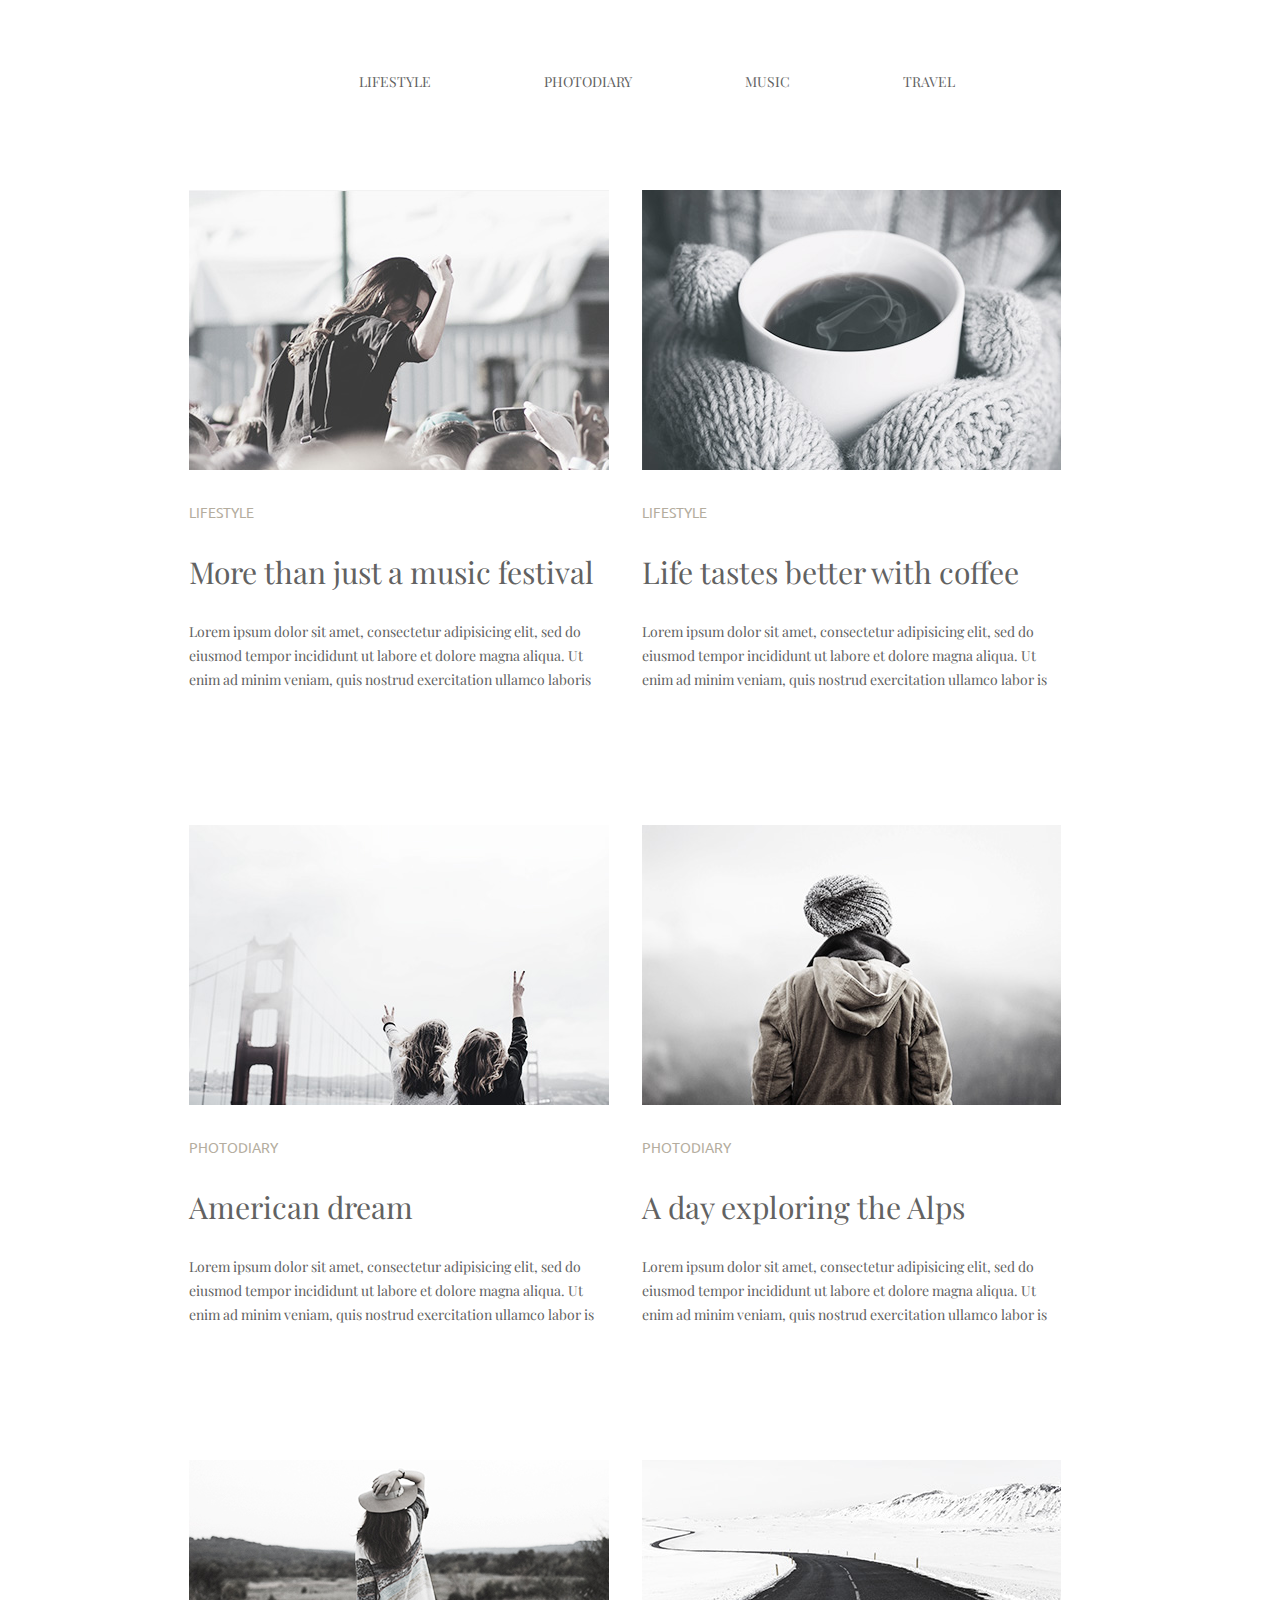
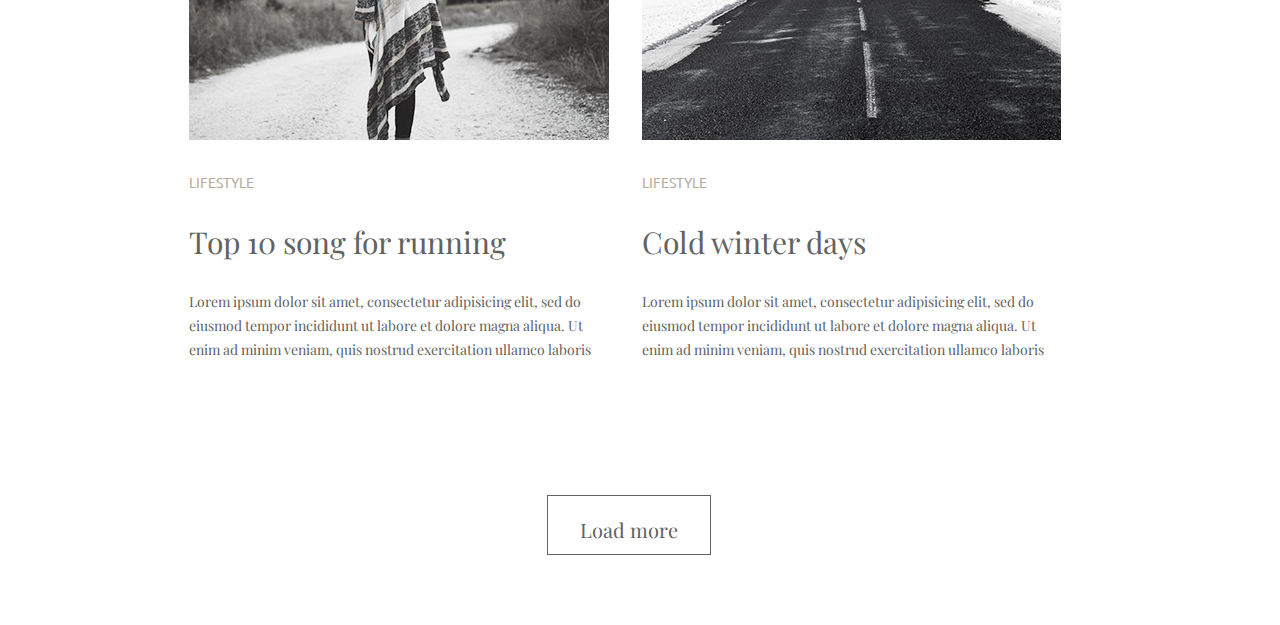
==== html-css/module-03/index.html @ dbd5bb45 "download m-3" ====
<!DOCTYPE html>
<html lang="zxx">

<head>
    <meta charset="utf-8">
    <title>Homework-01</title>
    
    <link rel="stylesheet" href="css/normalize.css">
    <link href="https://fonts.googleapis.com/css?family=Playfair+Display" rel="stylesheet">
    <link class="text-box" href="https://fonts.googleapis.com/css?family=Ubuntu:300" rel="stylesheet">
    <link rel="stylesheet" href="css/style.css">
    <link rel="stylesheet" href="css/normalize.css">



</head>

<body class="wrapper">
    <header class="main-header container">
        <nav class="main-nav">

            <ul class="main-menu ">
                <li class="main-menu-item">
                    <a href="#lifestyle" class="main-menu-link">lifestyle</a></li>
                <li class="main-menu-item">
                    <a href="#photodiary" class="main-menu-link">photodiary</a></li>
                <li class="main-menu-item">
                    <a href="https://goit.ua/" class="main-menu-link">music</a></li>
                <li class="main-menu-item">
                    <a href="https://goit.ua/" class="main-menu-link">travel</a></li>

            </ul>
        </nav>
    </header>
    <main class="container">
        <section class="articles" id="lifestyle" title="Articles">
            <h2 class="visually-hidden">Articles head</h2>
            <article class="article artwidth">
                <img class="picture" src="img/image01.jpg" alt="Image01" width="420" height="280    ">

                <p class="text-box">Lifestyle</p>
                <h3 class="heading">More than just a music festival</h2>
                <p class="story">Lorem ipsum dolor sit amet, consectetur adipisicing elit, sed do eiusmod tempor incididunt ut labore
                    et dolore magna
                    aliqua. Ut enim ad minim veniam, quis nostrud exercitation ullamco laboris</p>
            </article>
            <article class="article artwidth">
                <img class="picture" src="img/image02.jpg" alt="Image02" width="419" height="280">
                <p class="text-box">lifestyle</p>
                <h3 class="heading">Life tastes better with coffee </h3>
                <p class="story">Lorem ipsum dolor sit amet, consectetur adipisicing elit, sed do eiusmod tempor incididunt ut labore
                    et
                    dolore magna aliqua.
                    Ut enim ad minim veniam, quis nostrud exercitation ullamco labor is </p>
            </article>


            <article class="article artwidth" id="photodiary">
                <img class="picture" src="img/image03.jpg" alt="Image03" width="420" height="280">
                <p class="text-box">photodiary</p>
                <h3 class="heading">American dream</h3>
                
                <p class="story">Lorem ipsum dolor sit amet, consectetur adipisicing elit, sed do eiusmod tempor incididunt ut labore
                    et
                    dolore magna aliqua. Ut
                    enim ad minim veniam, quis nostrud exercitation ullamco labor is 
                </p>
            </article>
            <article class="article artwidth">
                <img class="picture" src="img/image04.jpg" alt="Image04" width="419" height="280">
                <p class="text-box">photodiary</p>
                <h3 class="heading">A day exploring the Alps</h3>

                <p class="story">Lorem ipsum dolor sit amet, consectetur adipisicing elit, sed do eiusmod tempor incididunt ut labore
                    et
                    dolore magna aliqua.
                    Ut enim ad minim veniam, quis nostrud exercitation ullamco labor is 
               </p>
            </article>
            <article class="article artwidth">
                <img class="picture" src="img/image05.jpg" alt="Image05" width="420" height="280">
                <p class="text-box">lifestyle</p>
                <h3 class="heading"> Top 10 song for running</h3>
                    
                <p  class="story"> Lorem ipsum dolor sit amet, consectetur adipisicing elit, sed do eiusmod tempor incididunt ut labore
                    et dolore magna aliqua. Ut enim ad minim veniam, quis nostrud exercitation ullamco laboris </p>
            </article>
            <article class="article artwidth">
                    <img class="picture" src="img/image06.jpg" alt="Image06" width="419" height="280">
                    <p class="text-box">lifestyle</p>
                    <h3 class="heading">Cold winter days</h3>
                   <p  class="story">Lorem ipsum dolor sit amet, consectetur adipisicing elit, sed do eiusmod tempor incididunt ut labore
                            et dolore magna aliqua. Ut enim ad minim veniam, quis nostrud exercitation ullamco laboris</p>
                  
            </article>
            <button class="box container">Load more</button>
        </section>

    </main>

  
</body>



</html>
---- html-css/module-03/css/style.css ----
html {
    box-sizing: border-box;
}

*,
*::before,
*::after {
    box-sizing: inherit;
}


.visually-hidden:not(:focus):not(:active), input[type="checkbox"].visually-hidden, input[type="radio"].visually-hidden {
    position: absolute;
    width: 1px;
    height: 1px;
    margin: -1px;
    border: 0;
    padding: 0;
    white-space: nowrap;
    clip-path: inset(100%);
    clip: rect(0 0 0 0);
    overflow: hidden;
 }

.wrapper {
    min-height: 100vh;
    width: 901px;
    font-family: 'Playfair Display', serif;
    color: #626262;
    font-size: 14px;
    line-height: 24px;
    width: 902px;
    margin: 0 auto;

    }

    .container {
        width: 902px;
        margin: 0 auto;
            }

            img {
            display: block;
           max-width: 100%;
            height: auto; 
            }

/*header*/
    .main-menu {
        list-style: none;
      
    }
    .main-menu-item a {
        list-style: none;
        text-transform: uppercase;
        text-decoration: none;
        color: #626262;
       
    }


    .main-menu-item :hover {
color: #03a9f4
    }


    .text-box {
 font-family:'Ubuntu', sans-serif;
 text-transform: uppercase;
 color: #b4ad9e;
    }

   h3.heading {
       font-weight: normal;
        font-size: 30px;
        line-height: 36px;
    }

    .click:hover {
  color: white;
  background-color: grey;
    }

    .main-menu {
        display:inline-block;
        width: 902px;
        margin: 0 auto;
        padding: 70px 0px 96px 170px;
    }

.main-menu-item {
  display: inline-block;
  margin-right: 110px;
}

.main-menu-item:last-child {
   margin-right: 0px;
}
  

  /*
* { 
 outline: 1px solid red;
*/

.main-menu-link {
    display: block;
    text-align: center;
}


.artwidth {
    display: inline-block;
    width: 420px;
    margin-right: 30px;

}

.artwidth:nth-child(2n+1) {
    margin-right: 0;
}

.articles {
margin: 0;
padding: 0;
}

.text-box {
 margin-top: 30px;
 margin-bottom: 30px;
}

.heading {
    margin-bottom: 30px;
}

.story {
    margin-bottom: 133px;
}



 .box {
   margin-left: 358px;
   margin-bottom: 70px;
   border: 1px solid #626262;  
   height: 60px;
    width: 164px;
    background-color: #fff;
    font-size: 20px;
    line-height: 24px;
    color:#626262;
    padding-bottom: 22px;
    padding-top: 22px;
    cursor: pointer;
    
}

.box:hover {
    background-color: grey; 
    color:white;
}
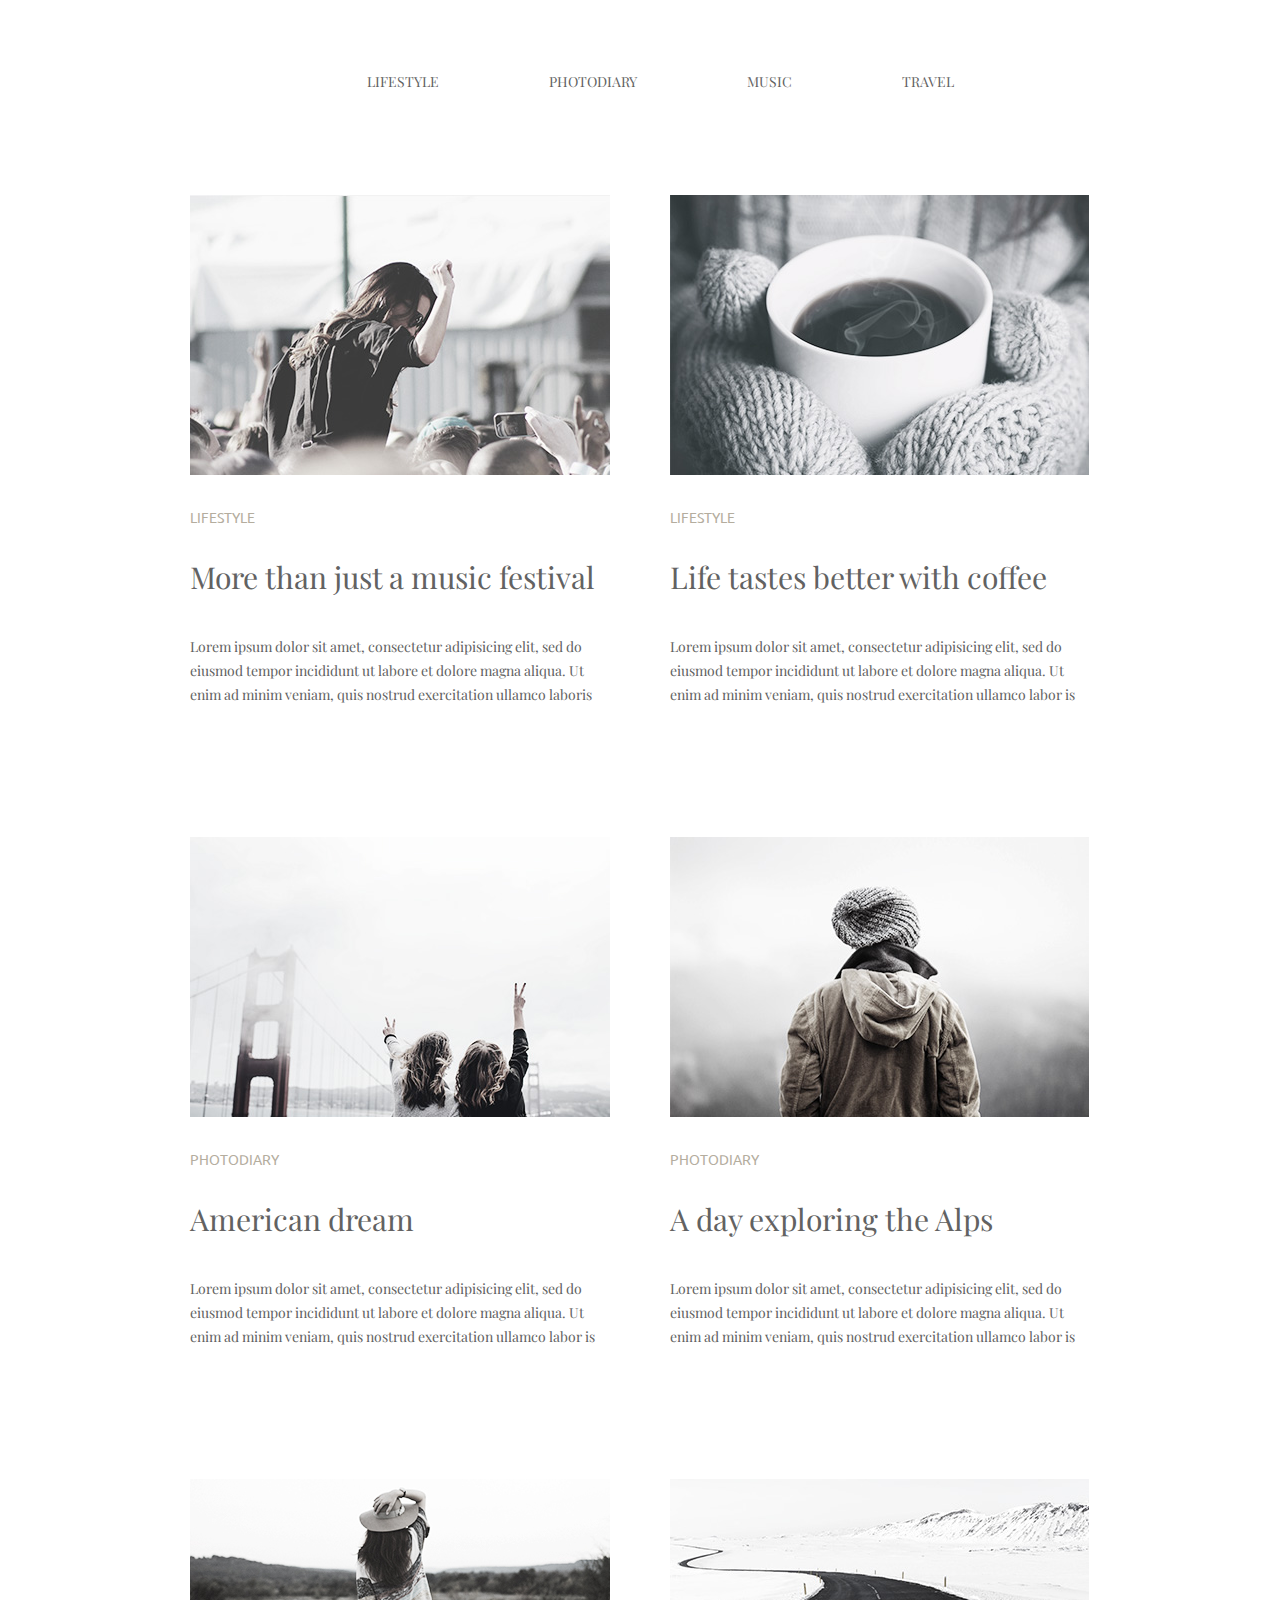
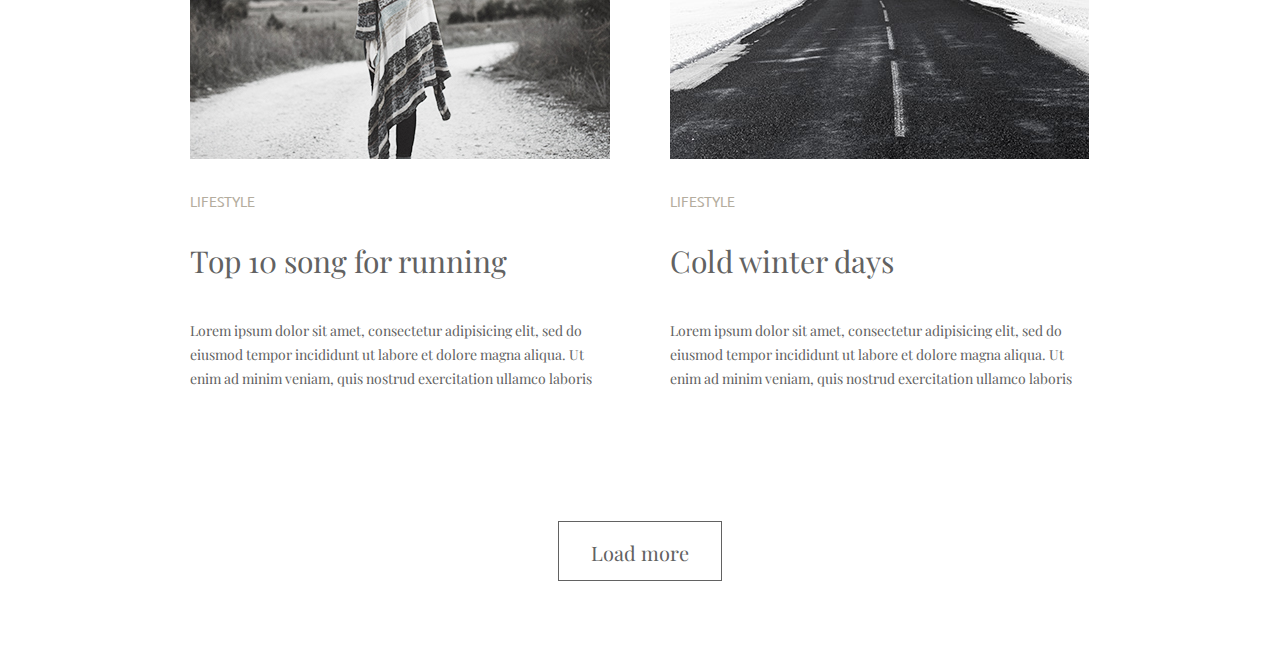
==== commit 78c3a140: "Corrected mistakes" ====
--- a/html-css/module-03/index.html
+++ b/html-css/module-03/index.html
@@ -15,8 +15,9 @@
 
 </head>
 
-<body class="wrapper">
-    <header class="main-header container">
+<body>
+    <div class="wrapper">
+    <header class="main-header">
         <nav class="main-nav">
 
             <ul class="main-menu ">
@@ -32,7 +33,7 @@
             </ul>
         </nav>
     </header>
-    <main class="container">
+    <main>
         <section class="articles" id="lifestyle" title="Articles">
             <h2 class="visually-hidden">Articles head</h2>
             <article class="article artwidth">
@@ -98,7 +99,7 @@
 
     </main>
 
-  
+</div>
 </body>
 
 
--- a/html-css/module-03/css/style.css
+++ b/html-css/module-03/css/style.css
@@ -30,15 +30,12 @@
     color: #626262;
     font-size: 14px;
     line-height: 24px;
-    width: 902px;
+    width: 900px;
     margin: 0 auto;
 
     }
 
-    .container {
-        width: 902px;
-        margin: 0 auto;
-            }
+    
 
             img {
             display: block;
@@ -47,73 +44,83 @@
             }
 
 /*header*/
+   
     .main-menu {
-        list-style: none;
+        display:inline-block;
+        width: 900px;
+        margin: 0 auto;
+        padding-top: 70px;
+         padding-bottom: 96px;
+         font-size: 0;
+         list-style: none;
+         text-align: center;
+    }
+
+    .main-menu-item {
+        display: inline-block;
+        margin-right: 110px;
+      }
       
-    }
-    .main-menu-item a {
-        list-style: none;
+      .main-menu-item:last-child {
+         margin-right: 0px;
+      }
+      
+    .main-menu-link:hover {
+        color: #03a9f4
+            }
+
+    .main-menu-link {
+        display: block;
+         list-style: none;
         text-transform: uppercase;
         text-decoration: none;
         color: #626262;
+        font-size: 14px;
        
     }
-
-
-    .main-menu-item :hover {
-color: #03a9f4
+    .picture {
+        margin-bottom: 30px;
     }
-
 
     .text-box {
  font-family:'Ubuntu', sans-serif;
  text-transform: uppercase;
  color: #b4ad9e;
+ margin: 0;
+ margin-bottom: 30px;
+ 
+
     }
+   
 
    h3.heading {
+       margin: 0;
+       margin-bottom: 40px;
        font-weight: normal;
         font-size: 30px;
         line-height: 36px;
     }
 
-    .click:hover {
-  color: white;
-  background-color: grey;
-    }
+  
 
-    .main-menu {
-        display:inline-block;
-        width: 902px;
-        margin: 0 auto;
-        padding: 70px 0px 96px 170px;
-    }
+    
 
-.main-menu-item {
-  display: inline-block;
-  margin-right: 110px;
-}
 
-.main-menu-item:last-child {
-   margin-right: 0px;
-}
-  
 
   /*
 * { 
  outline: 1px solid red;
 */
 
-.main-menu-link {
-    display: block;
-    text-align: center;
-}
+
 
 
 .artwidth {
     display: inline-block;
     width: 420px;
-    margin-right: 30px;
+    margin-right: 60px;
+    margin-bottom: 130px;
+    font-size: 14px;
 
 }
 
@@ -121,40 +128,37 @@
     margin-right: 0;
 }
 
+
+
 .articles {
-margin: 0;
-padding: 0;
+padding-bottom: 70px;
+font-size: 0;
 }
+ 
 
-.text-box {
- margin-top: 30px;
- margin-bottom: 30px;
-}
 
 .heading {
     margin-bottom: 30px;
 }
 
 .story {
-    margin-bottom: 133px;
-}
+    margin: 0;
+    }
 
 
 
  .box {
-   margin-left: 358px;
-   margin-bottom: 70px;
+     display:   block;
+     margin: 0 auto;
    border: 1px solid #626262;  
    height: 60px;
     width: 164px;
     background-color: #fff;
     font-size: 20px;
-    line-height: 24px;
+    line-height: 60px;
     color:#626262;
-    padding-bottom: 22px;
-    padding-top: 22px;
     cursor: pointer;
-    
+
 }
 
 .box:hover {
